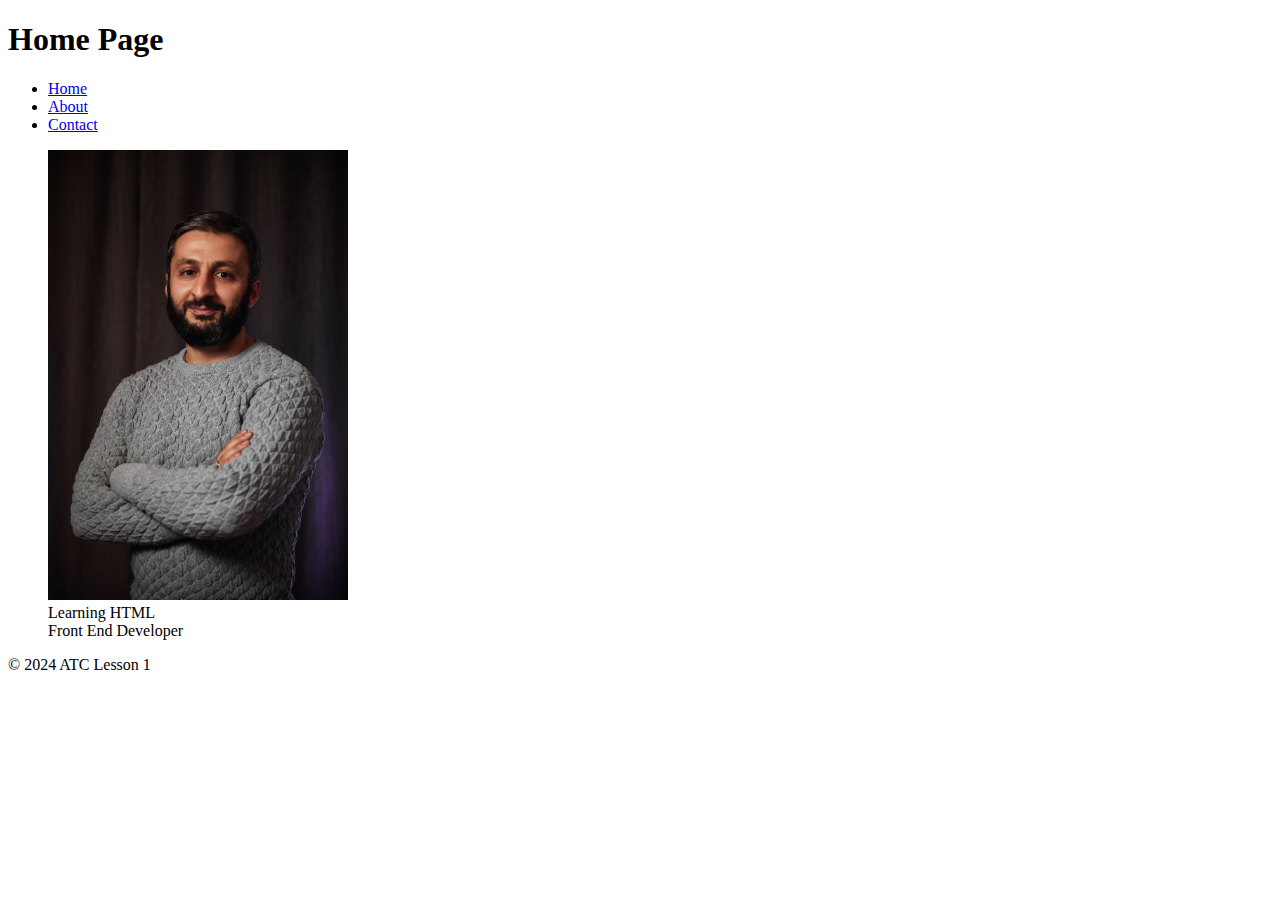
==== index.html @ 256059f7 "add new block" ====
<!DOCTYPE html>
<html lang="en">
    <head>
        <meta charset="UTF-8">
        <meta name="viewport" content="width=device-width, initial-scale=1.0">
        <title>ATC Lesson 1</title>
    </head>
    <body>
        <header>
            <h1>Home Page</h1>
        </header>

        <nav>
            <ul>
                <li><a href="index.html">Home</a></li>
                <li><a href="about.html">About</a></li>
                <li><a href="contact.html">Contact</a></li>
            </ul>
        </nav>

        <main>
            <figure>
                <img width="300" src="./images/photo.jpeg" alt="Descriptive text of the photo">
                <figcaption>Learning HTML</figcaption>
                <figcaption>Front End Developer</figcaption>
            </figure>
        </main>

        <footer>
            <p>&copy; 2024 ATC Lesson 1</p>
        </footer>
    </body>
</html>
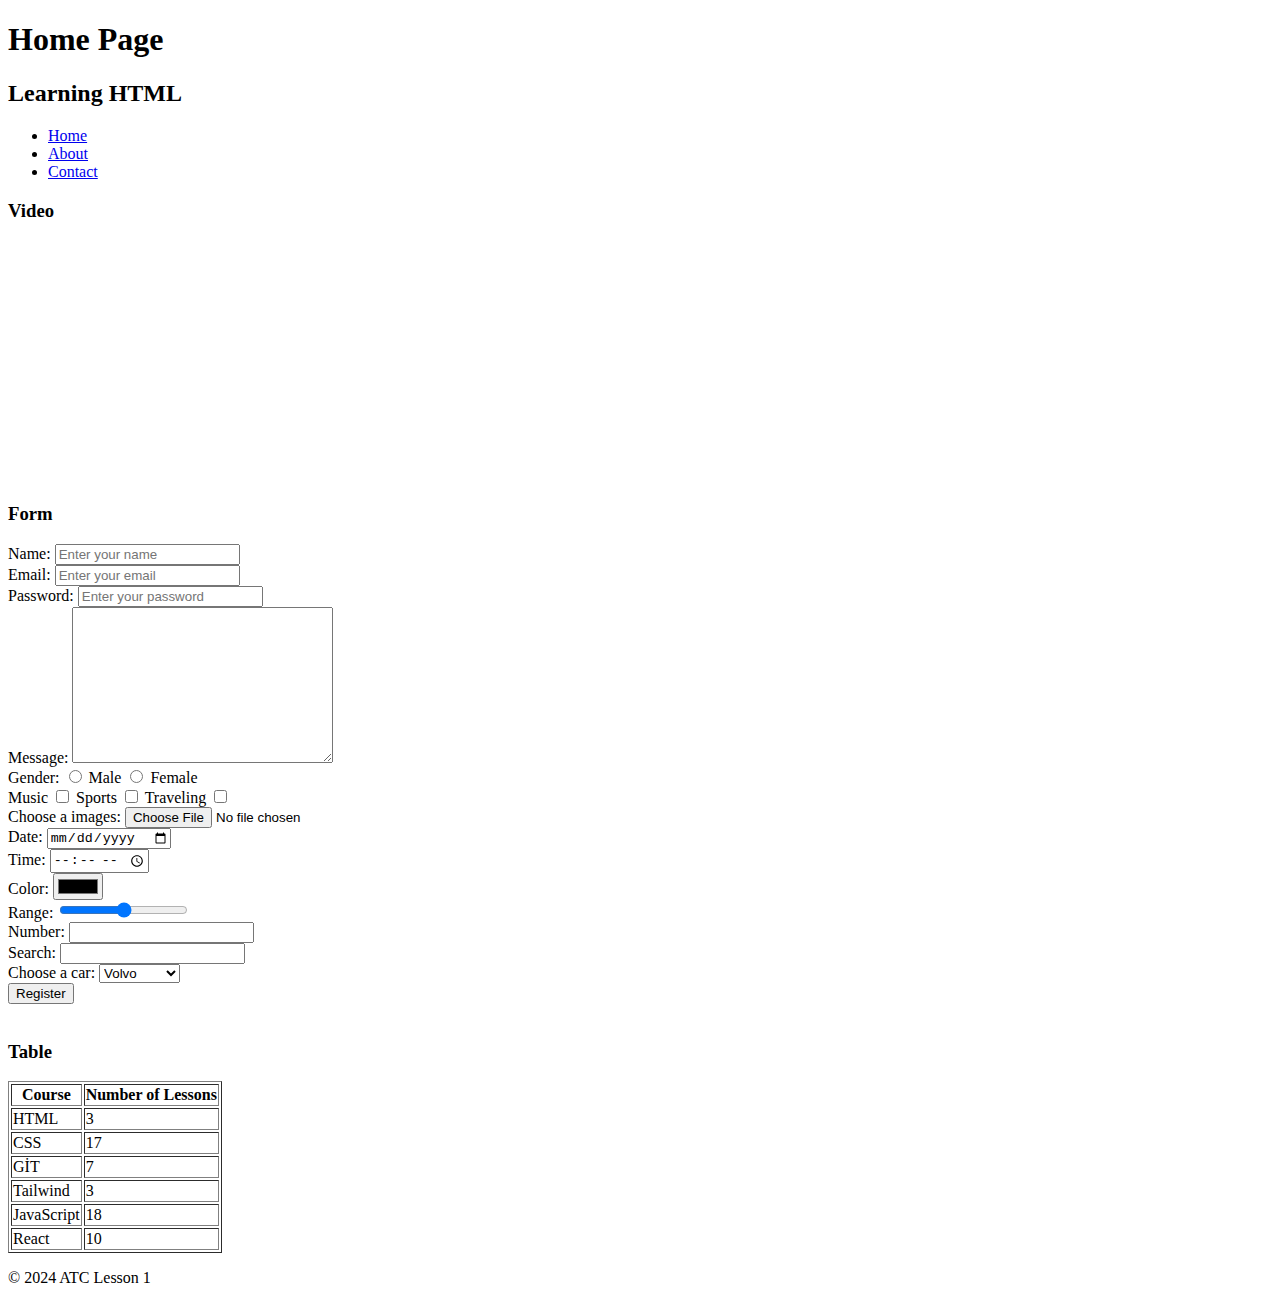
==== commit acba7667: "asd" ====
--- a/index.html
+++ b/index.html
@@ -1,13 +1,14 @@
 <!DOCTYPE html>
 <html lang="en">
     <head>
-        <meta charset="UTF-8">
-        <meta name="viewport" content="width=device-width, initial-scale=1.0">
+        <meta charset="UTF-8" />
+        <meta name="viewport" content="width=device-width, initial-scale=1.0" />
         <title>ATC Lesson 1</title>
     </head>
     <body>
         <header>
             <h1>Home Page</h1>
+            <h2>Learning HTML</h2>
         </header>
 
         <nav>
@@ -19,11 +20,155 @@
         </nav>
 
         <main>
-            <figure>
-                <img width="300" src="./images/photo.jpeg" alt="Descriptive text of the photo">
-                <figcaption>Learning HTML</figcaption>
-                <figcaption>Front End Developer</figcaption>
-            </figure>
+            <h3>Video</h3>
+            <iframe
+                width="427"
+                height="240"
+                src="https://www.youtube.com/embed/wi8yJdKO1j0"
+                title="Developer vs Tester"
+                frameborder="0"
+                allow="accelerometer; autoplay; clipboard-write; encrypted-media; gyroscope; picture-in-picture; web-share"
+                referrerpolicy="strict-origin-when-cross-origin"
+                allowfullscreen
+            ></iframe>
+
+            <h3>Form</h3>
+            <form action="http://google.com">
+                <label for="name">Name:</label>
+                <input
+                    type="text"
+                    name="name"
+                    id="name"
+                    placeholder="Enter your name"
+                    required
+                />
+                <br />
+                <label for="email">Email:</label>
+                <input
+                    type="email"
+                    name="email"
+                    id="email"
+                    placeholder="Enter your email"
+                    required
+                />
+                <br />
+                <label for="password">Password:</label>
+                <input
+                    type="password"
+                    name="password"
+                    id="password"
+                    placeholder="Enter your password"
+                    required
+                />
+                <br />
+                <label for="message">Message:</label>
+                <textarea name="message" cols="30" rows="10" id=""></textarea>
+                <br />
+                <label for="gender">Gender:</label>
+                <input type="radio" name="gender" id="male" />
+                <label for="male">Male</label>
+                <input type="radio" name="gender" id="female" />
+                <label for="female">Female</label>
+                <br />
+                <label for="hobby_music">Music</label>
+                <input
+                    type="checkbox"
+                    name="hobby[]"
+                    id="hobby_music"
+                    value="Music"
+                />
+                <label for="hobby_sports">Sports</label>
+                <input
+                    type="checkbox"
+                    name="hobby[]"
+                    id="hobby_sports"
+                    value="Sports"
+                />
+                <label for="hobby_traveling">Traveling</label>
+                <input
+                    type="checkbox"
+                    name="hobby[]"
+                    id="hobby_traveling"
+                    value="Traveling"
+                />
+                <br />
+
+                <label for="images">Choose a images:</label>
+                <input type="file" name="images" id="" />
+                <br />
+
+                <label for="date">Date:</label>
+                <input type="date" name="date" id="" />
+                <br />
+
+                <label for="time">Time:</label>
+                <input type="time" name="time" id="" />
+                <br />
+
+                <label for="color">Color:</label>
+                <input type="color" name="color" id="color" />
+                <br />
+
+                <label for="range">Range:</label>
+                <input type="range" name="range" id="range" />
+                <br />
+
+                <label for="number">Number:</label>
+                <input type="number" name="number" id="number" />
+                <br />
+
+                <label for="search">Search:</label>
+                <input type="search" name="search" id="search" />
+                <br />
+                <label for="cars">Choose a car:</label>
+                <select name="cars" id="">
+                    <option value="volvo">Volvo</option>
+                    <option value="saab">Saab</option>
+                    <option value="mercedes">Mercedes</option>
+                    <option value="audi">Audi</option>
+                </select>
+                <br />
+                <button type="submit">Register</button>
+            </form>
+
+            <br />
+
+            <h3>Table</h3>
+
+            <table border="1">
+                <thead>
+                    <tr>
+                        <th>Course</th>
+                        <th>Number of Lessons</th>
+                    </tr>
+                </thead>
+                <tbody>
+                    <tr>
+                        <td>HTML</td>
+                        <td>3</td>
+                    </tr>
+                    <tr>
+                        <td>CSS</td>
+                        <td>17</td>
+                    </tr>
+                    <tr>
+                        <td>GİT</td>
+                        <td>7</td>
+                    </tr>
+                    <tr>
+                        <td>Tailwind</td>
+                        <td>3</td>
+                    </tr>
+                    <tr>
+                        <td>JavaScript</td>
+                        <td>18</td>
+                    </tr>
+                    <tr>
+                        <td>React</td>
+                        <td>10</td>
+                    </tr>
+                </tbody>
+            </table>
         </main>
 
         <footer>
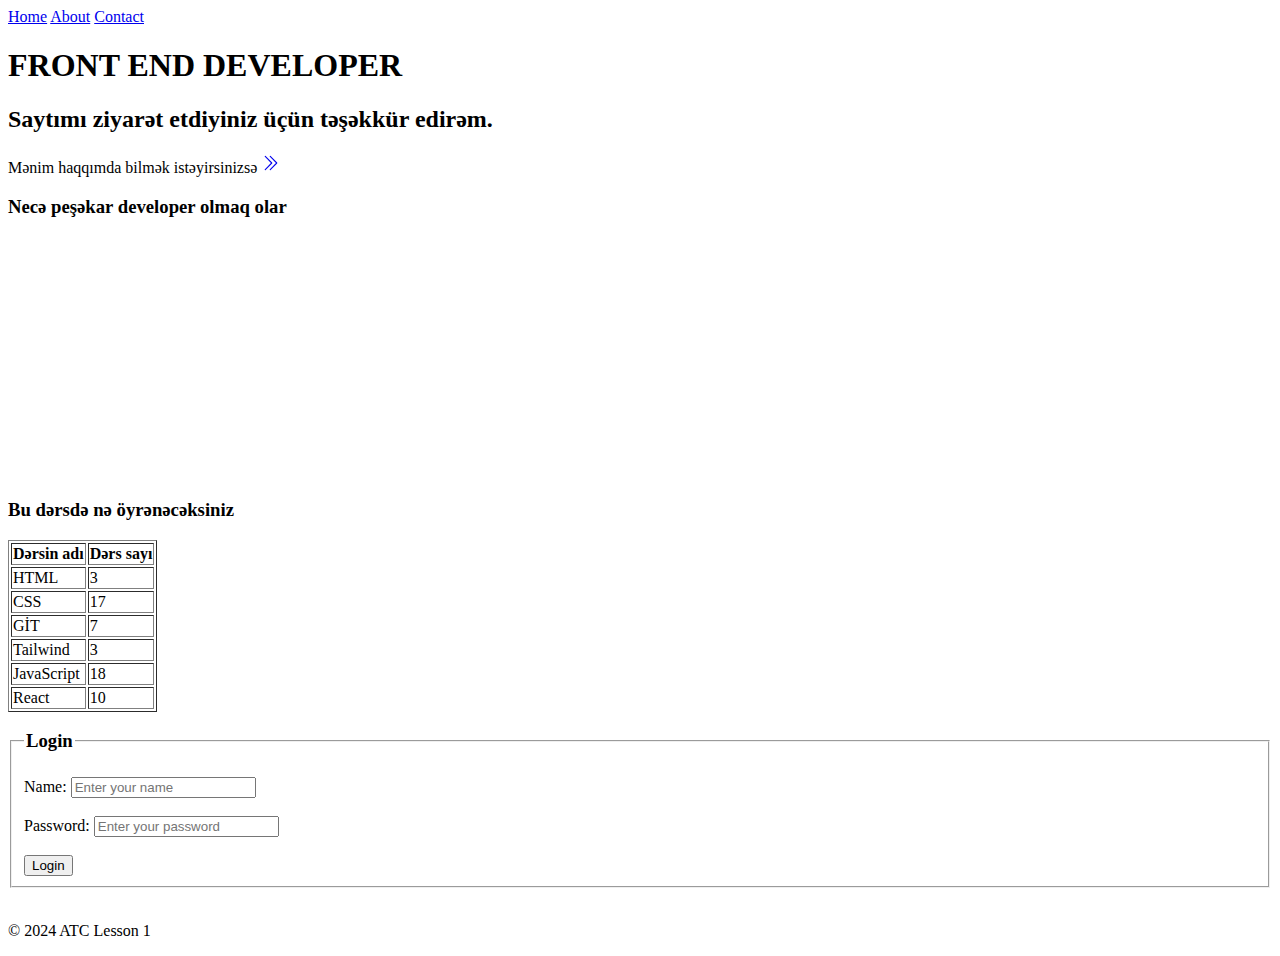
==== commit 1b01c396: "sdf" ====
--- a/index.html
+++ b/index.html
@@ -6,21 +6,35 @@
         <title>ATC Lesson 1</title>
     </head>
     <body>
-        <header>
-            <h1>Home Page</h1>
-            <h2>Learning HTML</h2>
-        </header>
-
         <nav>
-            <ul>
-                <li><a href="index.html">Home</a></li>
-                <li><a href="about.html">About</a></li>
-                <li><a href="contact.html">Contact</a></li>
-            </ul>
+            <a href="index.html">Home</a>
+            <a href="about.html">About</a>
+            <a href="contact.html">Contact</a>
         </nav>
 
+        <header>
+            <h1>FRONT END DEVELOPER</h1>
+        </header>
+        <h2>Saytımı ziyarət etdiyiniz üçün təşəkkür edirəm.</h2>
+
+        <p>
+            Mənim haqqımda bilmək istəyirsinizsə
+            <a href="about.html"
+                ><svg
+                    xmlns="http://www.w3.org/2000/svg"
+                    width="20"
+                    height="20"
+                    viewBox="0 0 1024 1024"
+                >
+                    <path
+                        fill="currentColor"
+                        d="M452.864 149.312a29.12 29.12 0 0 1 41.728.064L826.24 489.664a32 32 0 0 1 0 44.672L494.592 874.624a29.12 29.12 0 0 1-41.728 0a30.59 30.59 0 0 1 0-42.752L764.736 512L452.864 192a30.59 30.59 0 0 1 0-42.688m-256 0a29.12 29.12 0 0 1 41.728.064L570.24 489.664a32 32 0 0 1 0 44.672L238.592 874.624a29.12 29.12 0 0 1-41.728 0a30.59 30.59 0 0 1 0-42.752L508.736 512L196.864 192a30.59 30.59 0 0 1 0-42.688"
+                    /></svg
+            ></a>
+        </p>
+
         <main>
-            <h3>Video</h3>
+            <h3>Necə peşəkar developer olmaq olar</h3>
             <iframe
                 width="427"
                 height="240"
@@ -32,114 +46,13 @@
                 allowfullscreen
             ></iframe>
 
-            <h3>Form</h3>
-            <form action="http://google.com">
-                <label for="name">Name:</label>
-                <input
-                    type="text"
-                    name="name"
-                    id="name"
-                    placeholder="Enter your name"
-                    required
-                />
-                <br />
-                <label for="email">Email:</label>
-                <input
-                    type="email"
-                    name="email"
-                    id="email"
-                    placeholder="Enter your email"
-                    required
-                />
-                <br />
-                <label for="password">Password:</label>
-                <input
-                    type="password"
-                    name="password"
-                    id="password"
-                    placeholder="Enter your password"
-                    required
-                />
-                <br />
-                <label for="message">Message:</label>
-                <textarea name="message" cols="30" rows="10" id=""></textarea>
-                <br />
-                <label for="gender">Gender:</label>
-                <input type="radio" name="gender" id="male" />
-                <label for="male">Male</label>
-                <input type="radio" name="gender" id="female" />
-                <label for="female">Female</label>
-                <br />
-                <label for="hobby_music">Music</label>
-                <input
-                    type="checkbox"
-                    name="hobby[]"
-                    id="hobby_music"
-                    value="Music"
-                />
-                <label for="hobby_sports">Sports</label>
-                <input
-                    type="checkbox"
-                    name="hobby[]"
-                    id="hobby_sports"
-                    value="Sports"
-                />
-                <label for="hobby_traveling">Traveling</label>
-                <input
-                    type="checkbox"
-                    name="hobby[]"
-                    id="hobby_traveling"
-                    value="Traveling"
-                />
-                <br />
-
-                <label for="images">Choose a images:</label>
-                <input type="file" name="images" id="" />
-                <br />
-
-                <label for="date">Date:</label>
-                <input type="date" name="date" id="" />
-                <br />
-
-                <label for="time">Time:</label>
-                <input type="time" name="time" id="" />
-                <br />
-
-                <label for="color">Color:</label>
-                <input type="color" name="color" id="color" />
-                <br />
-
-                <label for="range">Range:</label>
-                <input type="range" name="range" id="range" />
-                <br />
-
-                <label for="number">Number:</label>
-                <input type="number" name="number" id="number" />
-                <br />
-
-                <label for="search">Search:</label>
-                <input type="search" name="search" id="search" />
-                <br />
-                <label for="cars">Choose a car:</label>
-                <select name="cars" id="">
-                    <option value="volvo">Volvo</option>
-                    <option value="saab">Saab</option>
-                    <option value="mercedes">Mercedes</option>
-                    <option value="audi">Audi</option>
-                </select>
-                <br />
-                <button type="submit">Register</button>
-            </form>
-
-            <br />
-
-            <h3>Table</h3>
+            <h3>Bu dərsdə nə öyrənəcəksiniz</h3>
 
             <table border="1">
                 <thead>
                     <tr>
-                        <th>Course</th>
-                        <th>Number of Lessons</th>
+                        <th>Dərsin adı</th>
+                        <th>Dərs sayı</th>
                     </tr>
                 </thead>
                 <tbody>
@@ -169,6 +82,37 @@
                     </tr>
                 </tbody>
             </table>
+
+            <fieldset>
+                <legend><h3>Login</h3></legend>
+                <form action="">
+                    <label for="name">Name:</label>
+                    <input
+                        type="text"
+                        name="name"
+                        id="name"
+                        placeholder="Enter your name"
+                        required
+                    />
+                    <br />
+                    <br />
+                    <label for="password">Password:</label>
+                    <input
+                        type="password"
+                        name="password"
+                        id="password"
+                        placeholder="Enter your password"
+                        required
+                    />
+                    <br />
+                    <br />
+
+                    <button type="submit">Login</button>
+                    <br />
+                </form>
+            </fieldset>
+
+            <br />
         </main>
 
         <footer>
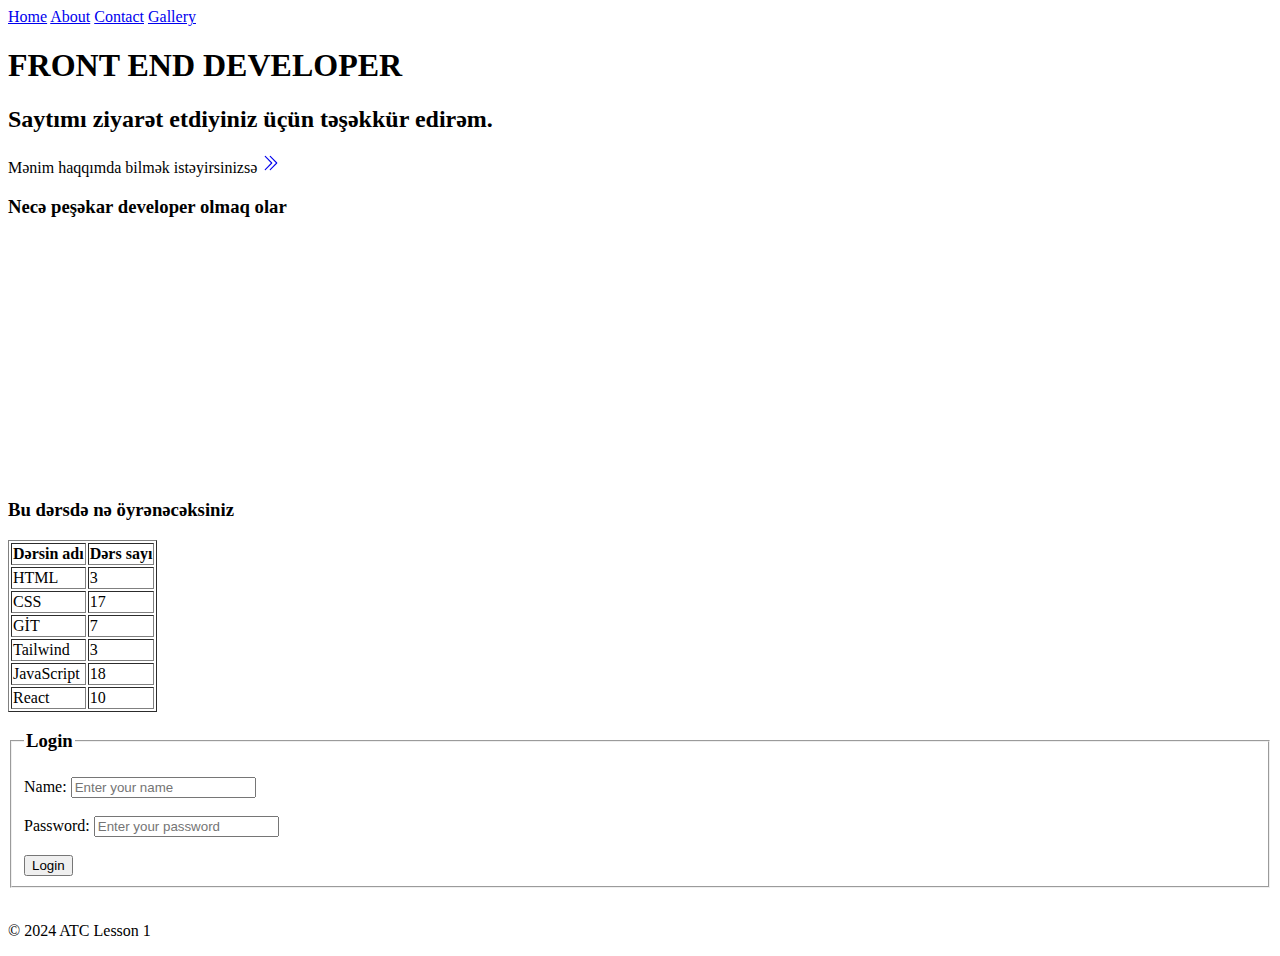
==== commit edfa1167: "gallery" ====
--- a/index.html
+++ b/index.html
@@ -10,6 +10,7 @@
             <a href="index.html">Home</a>
             <a href="about.html">About</a>
             <a href="contact.html">Contact</a>
+            <a href="gallery.html">Gallery</a>
         </nav>
 
         <header>
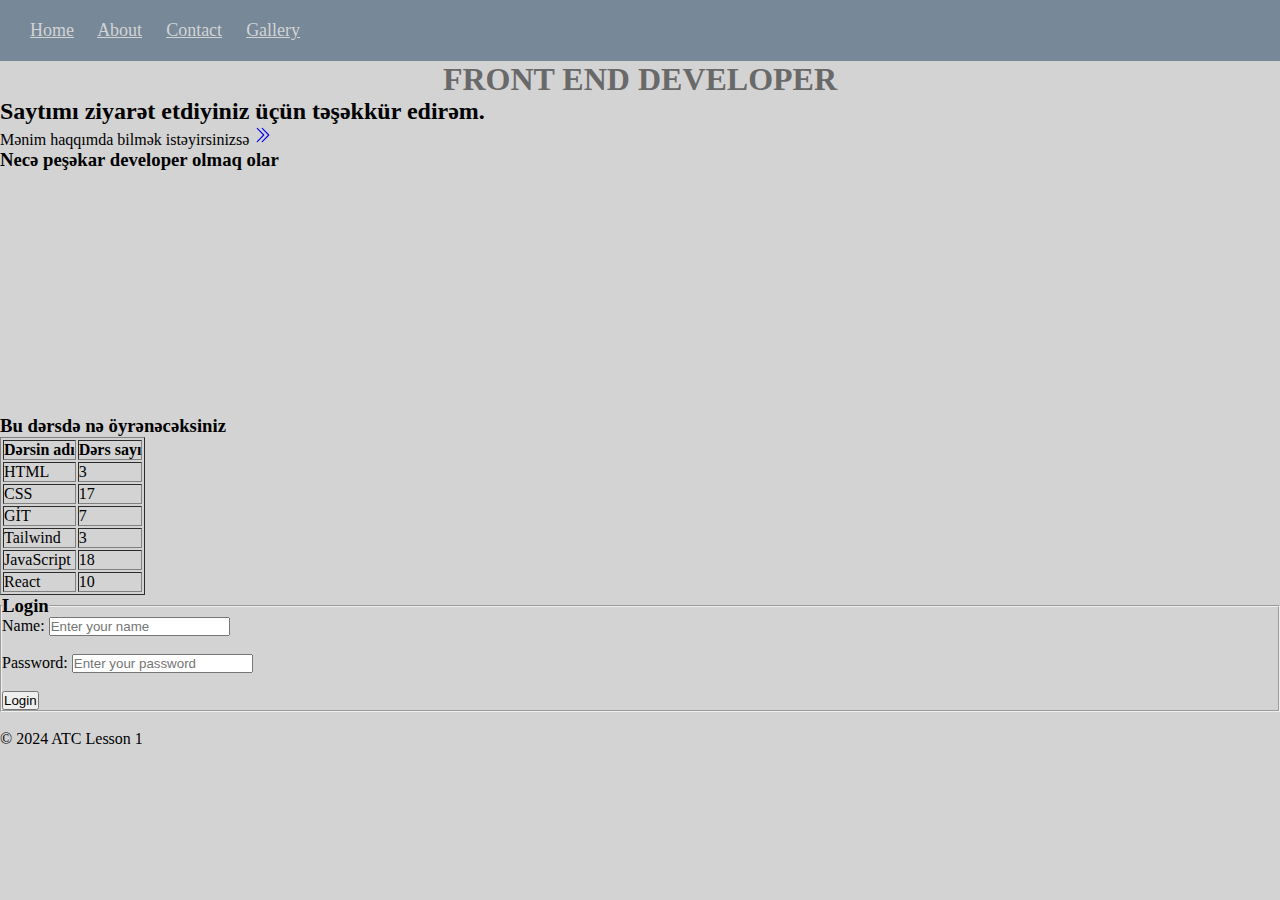
==== commit 78c137bc: "sdf" ====
--- a/index.html
+++ b/index.html
@@ -4,6 +4,7 @@
         <meta charset="UTF-8" />
         <meta name="viewport" content="width=device-width, initial-scale=1.0" />
         <title>ATC Lesson 1</title>
+        <link rel="stylesheet" href="styles.css">
     </head>
     <body>
         <nav>
--- a/styles.css
+++ b/styles.css
@@ -0,0 +1,41 @@
+* {
+    margin: 0;
+    padding: 0;
+}
+
+body {
+    background-color:#D3D3D3;
+}
+nav {
+    padding: 20px;
+    background-color: #778899;
+}
+nav a {
+    padding: 20px 10px;
+    font-size: large;
+    color: #D3D3D3;
+}
+
+h1 {
+    text-align: center;
+    font-size: 2em;
+    color: #696969;
+}
+
+.gallery {
+    display: inline-block;
+    width: 100%;
+}
+
+.img-container {
+    display: inline-block;
+    margin: 10px;
+    padding: 10px;
+    border: 1px solid #C0C0C0;
+    background-color:  #DCDCDC;
+}
+
+img {
+    width: 200px;
+    height: 200px;
+}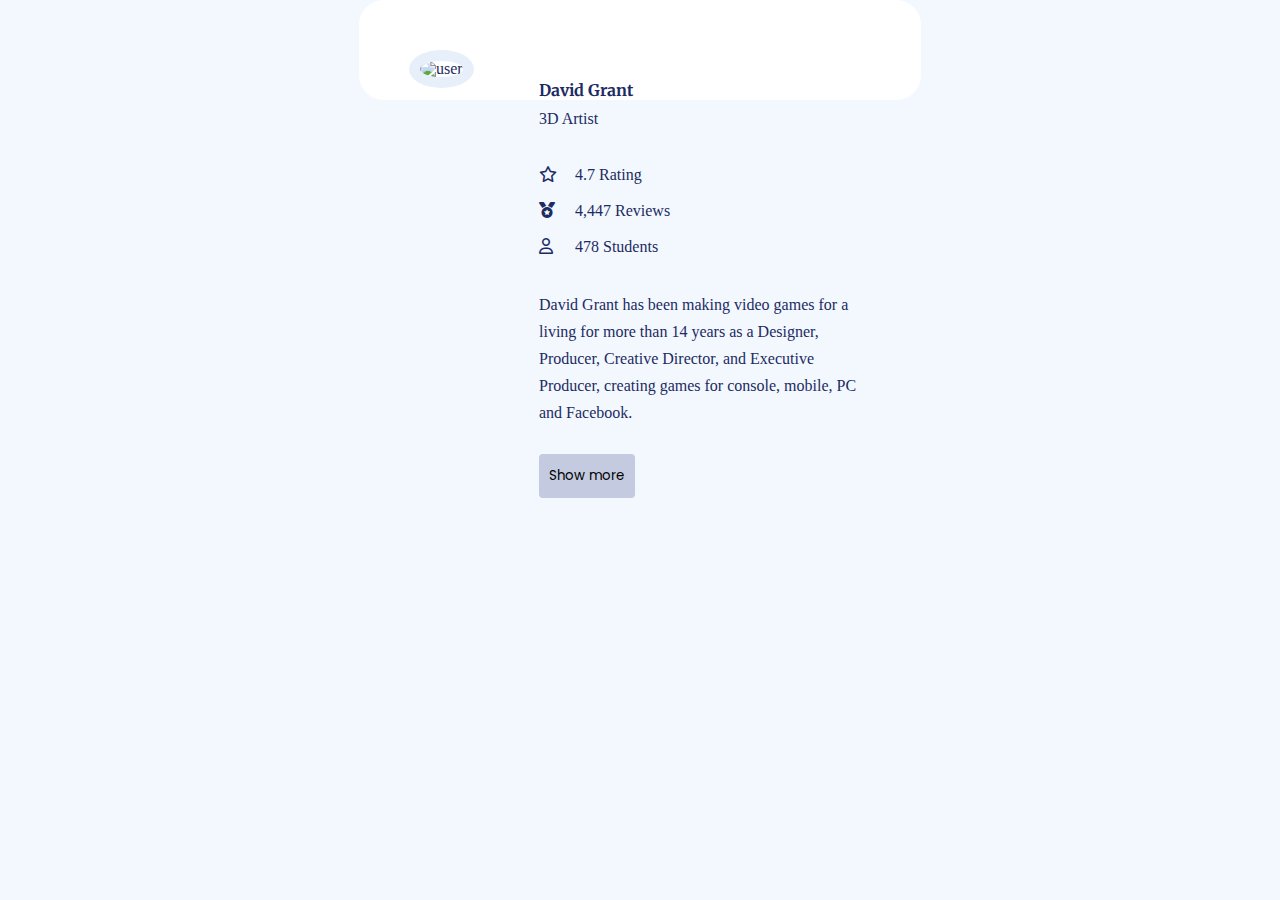
==== commit f80c38f6: "create first figma desining" ====
--- a/index.html
+++ b/index.html
@@ -3,122 +3,53 @@
     <head>
         <meta charset="UTF-8" />
         <meta name="viewport" content="width=device-width, initial-scale=1.0" />
-        <title>ATC Lesson 1</title>
-        <link rel="stylesheet" href="styles.css">
+        <link rel="stylesheet" href="./assets/css/style.css" />
+        <title>Document</title>
     </head>
     <body>
-        <nav>
-            <a href="index.html">Home</a>
-            <a href="about.html">About</a>
-            <a href="contact.html">Contact</a>
-            <a href="gallery.html">Gallery</a>
-        </nav>
+        <div class="cart-container">
+            <div class="cart">
+                <div class="left">
+                    <div class="img-container">
+                        <img
+                            src="https://images.unsplash.com/photo-1611608822650-925c227ef4d2?q=80&w=1935&auto=format&fit=crop&ixlib=rb-4.0.3&ixid=M3wxMjA3fDB8MHxwaG90by1wYWdlfHx8fGVufDB8fHx8fA%3D%3D"
+                            alt="user"
+                        />
+                    </div>
+                </div>
 
-        <header>
-            <h1>FRONT END DEVELOPER</h1>
-        </header>
-        <h2>Saytımı ziyarət etdiyiniz üçün təşəkkür edirəm.</h2>
+                <div class="right">
+                    <div class="top">
+                        <div class="name">David Grant</div>
+                        <div class="role">3D Artist</div>
+                    </div>
+                    <div class="icons-container">
+                        <div class="row">
+                            <span><i class="fa-regular fa-star"></i></span>
+                            <span>4.7 Rating</span>
+                        </div>
+                        <div class="row">
+                            <span><i class="fa-solid fa-medal"></i></span>
+                            <span>4,447 Reviews</span>
+                        </div>
+                        <div class="row">
+                            <span><i class="fa-regular fa-user"></i></span>
+                            <span>478 Students</span>
+                        </div>
+                    </div>
+                    <div class="description">
+                        David Grant has been making video games for a living for
+                        more than 14 years as a Designer, Producer, Creative
+                        Director, and Executive Producer, creating games for
+                        console, mobile, PC and Facebook.
+                    </div>
+                    <div class="bottom">
+                        <button class="btn">Show more</button>
+                    </div>
 
-        <p>
-            Mənim haqqımda bilmək istəyirsinizsə
-            <a href="about.html"
-                ><svg
-                    xmlns="http://www.w3.org/2000/svg"
-                    width="20"
-                    height="20"
-                    viewBox="0 0 1024 1024"
-                >
-                    <path
-                        fill="currentColor"
-                        d="M452.864 149.312a29.12 29.12 0 0 1 41.728.064L826.24 489.664a32 32 0 0 1 0 44.672L494.592 874.624a29.12 29.12 0 0 1-41.728 0a30.59 30.59 0 0 1 0-42.752L764.736 512L452.864 192a30.59 30.59 0 0 1 0-42.688m-256 0a29.12 29.12 0 0 1 41.728.064L570.24 489.664a32 32 0 0 1 0 44.672L238.592 874.624a29.12 29.12 0 0 1-41.728 0a30.59 30.59 0 0 1 0-42.752L508.736 512L196.864 192a30.59 30.59 0 0 1 0-42.688"
-                    /></svg
-            ></a>
-        </p>
-
-        <main>
-            <h3>Necə peşəkar developer olmaq olar</h3>
-            <iframe
-                width="427"
-                height="240"
-                src="https://www.youtube.com/embed/wi8yJdKO1j0"
-                title="Developer vs Tester"
-                frameborder="0"
-                allow="accelerometer; autoplay; clipboard-write; encrypted-media; gyroscope; picture-in-picture; web-share"
-                referrerpolicy="strict-origin-when-cross-origin"
-                allowfullscreen
-            ></iframe>
-
-            <h3>Bu dərsdə nə öyrənəcəksiniz</h3>
-
-            <table border="1">
-                <thead>
-                    <tr>
-                        <th>Dərsin adı</th>
-                        <th>Dərs sayı</th>
-                    </tr>
-                </thead>
-                <tbody>
-                    <tr>
-                        <td>HTML</td>
-                        <td>3</td>
-                    </tr>
-                    <tr>
-                        <td>CSS</td>
-                        <td>17</td>
-                    </tr>
-                    <tr>
-                        <td>GİT</td>
-                        <td>7</td>
-                    </tr>
-                    <tr>
-                        <td>Tailwind</td>
-                        <td>3</td>
-                    </tr>
-                    <tr>
-                        <td>JavaScript</td>
-                        <td>18</td>
-                    </tr>
-                    <tr>
-                        <td>React</td>
-                        <td>10</td>
-                    </tr>
-                </tbody>
-            </table>
-
-            <fieldset>
-                <legend><h3>Login</h3></legend>
-                <form action="">
-                    <label for="name">Name:</label>
-                    <input
-                        type="text"
-                        name="name"
-                        id="name"
-                        placeholder="Enter your name"
-                        required
-                    />
-                    <br />
-                    <br />
-                    <label for="password">Password:</label>
-                    <input
-                        type="password"
-                        name="password"
-                        id="password"
-                        placeholder="Enter your password"
-                        required
-                    />
-                    <br />
-                    <br />
-
-                    <button type="submit">Login</button>
-                    <br />
-                </form>
-            </fieldset>
-
-            <br />
-        </main>
-
-        <footer>
-            <p>&copy; 2024 ATC Lesson 1</p>
-        </footer>
+                    <div class="clear"></div>
+                </div>
+            </div>
+        </div>
     </body>
 </html>
--- a/assets/css/style.css
+++ b/assets/css/style.css
@@ -0,0 +1,13 @@
+@import url("https://cdnjs.cloudflare.com/ajax/libs/font-awesome/6.5.2/css/all.min.css");
+@import "./reset.css";
+@import "./main.css";
+@import url("https://fonts.googleapis.com/css2?family=Merriweather:ital,wght@0,300;0,400;0,700;0,900;1,300;1,400;1,700;1,900&family=Nanum+Gothic+Coding&family=Poppins:ital,wght@0,100;0,200;0,300;0,400;0,500;0,600;0,700;0,800;0,900;1,100;1,200;1,300;1,400;1,500;1,600;1,700;1,800;1,900&display=swap");
+@import url("https://fonts.googleapis.com/css2?family=Merriweather:ital,wght@0,300;0,400;0,700;0,900;1,300;1,400;1,700;1,900&family=Nanum+Gothic+Coding&family=Poppins:ital,wght@0,100;0,200;0,300;0,400;0,500;0,600;0,700;0,800;0,900;1,100;1,200;1,300;1,400;1,500;1,600;1,700;1,800;1,900&display=swap");
+
+* {
+    font-family: "Poppins", sans-serif;
+}
+body {
+    background-color: #f3f8fe;
+    color: #1c2b62;
+}
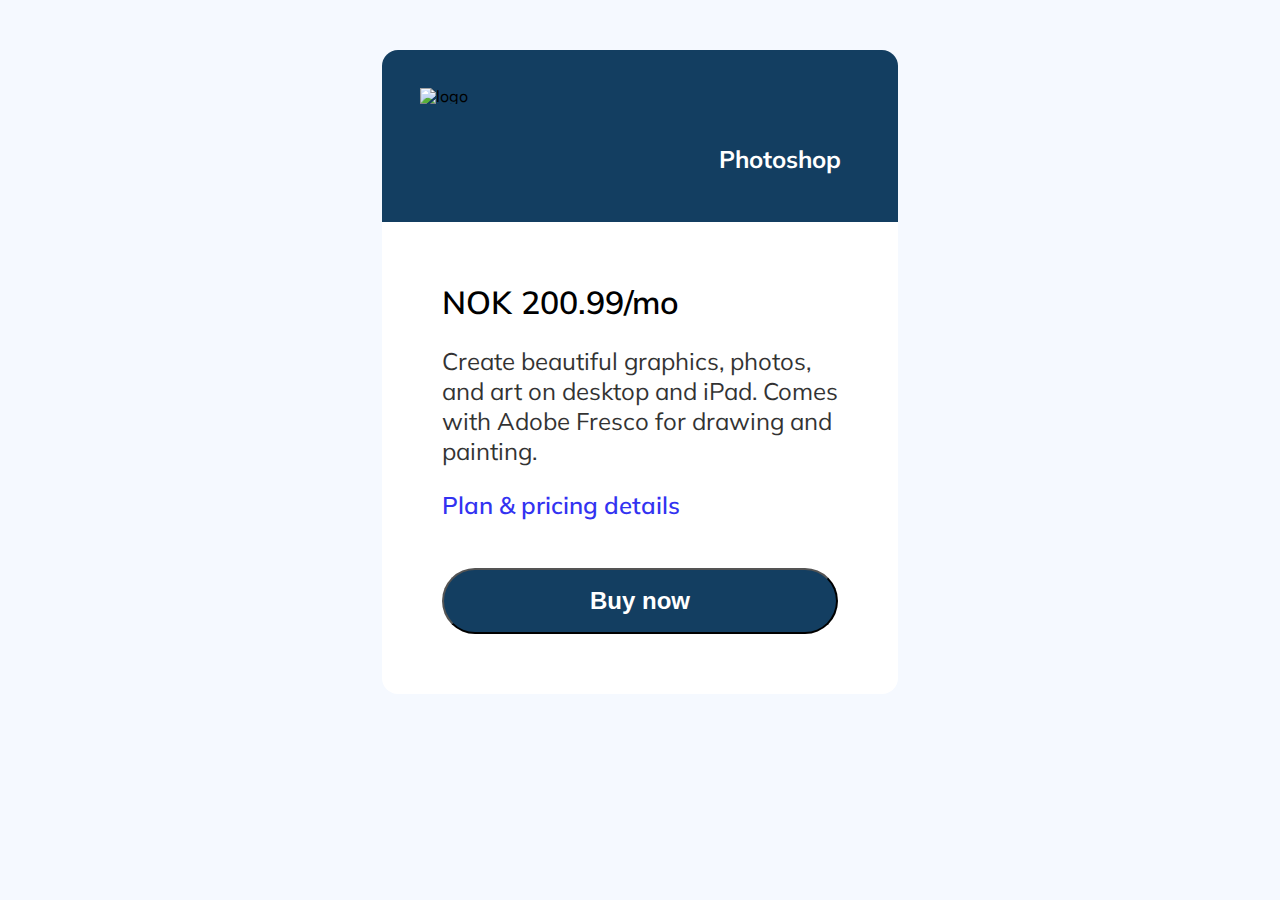
==== commit 777af819: "adf" ====
--- a/index.html
+++ b/index.html
@@ -4,50 +4,32 @@
         <meta charset="UTF-8" />
         <meta name="viewport" content="width=device-width, initial-scale=1.0" />
         <link rel="stylesheet" href="./assets/css/style.css" />
-        <title>Document</title>
+        <title>Lesson 2</title>
     </head>
     <body>
-        <div class="cart-container">
-            <div class="cart">
+        <div class="cart">
+            <div class="header boxclear">
                 <div class="left">
-                    <div class="img-container">
-                        <img
-                            src="https://images.unsplash.com/photo-1611608822650-925c227ef4d2?q=80&w=1935&auto=format&fit=crop&ixlib=rb-4.0.3&ixid=M3wxMjA3fDB8MHxwaG90by1wYWdlfHx8fGVufDB8fHx8fA%3D%3D"
-                            alt="user"
-                        />
+                    <div class="logo">
+                        <img src="https://s3-alpha-sig.figma.com/img/3b9c/00d4/c93a395cf1839bcd8eddd71399ab8c54?Expires=1718582400&Key-Pair-Id=APKAQ4GOSFWCVNEHN3O4&Signature=XgF-RKhQq-371taB60ogM983GWkOkkOU7iDqNrJxmYygZ9qAa237Cn65Na1pxYM9dYChk-lMJhbcKWy3CZur0IXNwLqeZt-A4WRrzqAiAiRx~6XdO3lNB4WVVcsm92cY-0sIi~TbvAZK4~AyXL7GrfFNEC6h8Z4t6-23wFRFEPb5cdiNQZIaKLMJ2aZXlfhIDi654WtMOel2PFAGxvRGX7tfcxu0A1TeYZl9kSN24X0-IFeWO4bVBh2fDQ15wV3kjoL1pzH~tYj6BM3HHIwuH-oLyXYKGfwlfjmp2dhQzpn6~yJUE4XlNWRKbnmCmLLbzugBHigBXacqt5Xf~iZ3mQ__" alt="logo" />
                     </div>
                 </div>
-
-                <div class="right">
-                    <div class="top">
-                        <div class="name">David Grant</div>
-                        <div class="role">3D Artist</div>
-                    </div>
-                    <div class="icons-container">
-                        <div class="row">
-                            <span><i class="fa-regular fa-star"></i></span>
-                            <span>4.7 Rating</span>
-                        </div>
-                        <div class="row">
-                            <span><i class="fa-solid fa-medal"></i></span>
-                            <span>4,447 Reviews</span>
-                        </div>
-                        <div class="row">
-                            <span><i class="fa-regular fa-user"></i></span>
-                            <span>478 Students</span>
-                        </div>
-                    </div>
-                    <div class="description">
-                        David Grant has been making video games for a living for
-                        more than 14 years as a Designer, Producer, Creative
-                        Director, and Executive Producer, creating games for
-                        console, mobile, PC and Facebook.
-                    </div>
-                    <div class="bottom">
-                        <button class="btn">Show more</button>
-                    </div>
-
-                    <div class="clear"></div>
+                <div class="right"><p>Photoshop</p></div>
+            </div>
+            <div class="content">
+                <div class="title">
+                    <h2>NOK 200.99/mo</h2>
+                </div>
+                <div class="text">
+                    <p>
+                        Create beautiful graphics, photos, and art on desktop
+                        and iPad. Comes with Adobe Fresco for drawing and
+                        painting.
+                    </p>
+                </div>
+                <div class="link"><a href="#">Plan & pricing details</a></div>
+                <div class="btn">
+                    <button>Buy now</button>
                 </div>
             </div>
         </div>
--- a/assets/css/style.css
+++ b/assets/css/style.css
@@ -1,13 +1,5 @@
 @import url("https://cdnjs.cloudflare.com/ajax/libs/font-awesome/6.5.2/css/all.min.css");
-@import "./reset.css";
-@import "./main.css";
-@import url("https://fonts.googleapis.com/css2?family=Merriweather:ital,wght@0,300;0,400;0,700;0,900;1,300;1,400;1,700;1,900&family=Nanum+Gothic+Coding&family=Poppins:ital,wght@0,100;0,200;0,300;0,400;0,500;0,600;0,700;0,800;0,900;1,100;1,200;1,300;1,400;1,500;1,600;1,700;1,800;1,900&display=swap");
-@import url("https://fonts.googleapis.com/css2?family=Merriweather:ital,wght@0,300;0,400;0,700;0,900;1,300;1,400;1,700;1,900&family=Nanum+Gothic+Coding&family=Poppins:ital,wght@0,100;0,200;0,300;0,400;0,500;0,600;0,700;0,800;0,900;1,100;1,200;1,300;1,400;1,500;1,600;1,700;1,800;1,900&display=swap");
-
-* {
-    font-family: "Poppins", sans-serif;
-}
-body {
-    background-color: #f3f8fe;
-    color: #1c2b62;
-}
+@import './reset.css';
+@import './font.css';
+@import './helpers.css';
+@import './main.css';
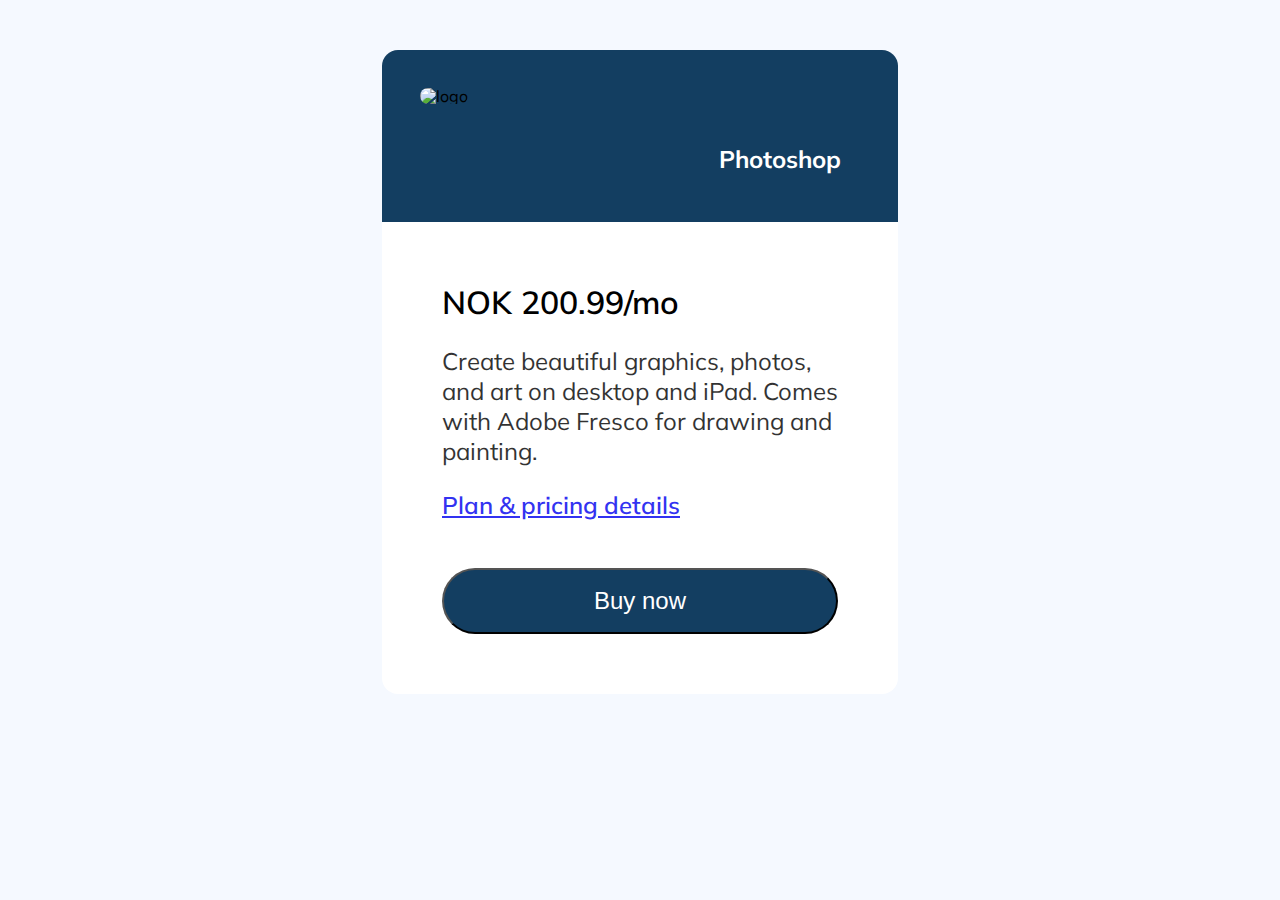
==== commit e4c64442: "asdf" ====
--- a/index.html
+++ b/index.html
@@ -11,7 +11,10 @@
             <div class="header boxclear">
                 <div class="left">
                     <div class="logo">
-                        <img src="https://s3-alpha-sig.figma.com/img/3b9c/00d4/c93a395cf1839bcd8eddd71399ab8c54?Expires=1718582400&Key-Pair-Id=APKAQ4GOSFWCVNEHN3O4&Signature=XgF-RKhQq-371taB60ogM983GWkOkkOU7iDqNrJxmYygZ9qAa237Cn65Na1pxYM9dYChk-lMJhbcKWy3CZur0IXNwLqeZt-A4WRrzqAiAiRx~6XdO3lNB4WVVcsm92cY-0sIi~TbvAZK4~AyXL7GrfFNEC6h8Z4t6-23wFRFEPb5cdiNQZIaKLMJ2aZXlfhIDi654WtMOel2PFAGxvRGX7tfcxu0A1TeYZl9kSN24X0-IFeWO4bVBh2fDQ15wV3kjoL1pzH~tYj6BM3HHIwuH-oLyXYKGfwlfjmp2dhQzpn6~yJUE4XlNWRKbnmCmLLbzugBHigBXacqt5Xf~iZ3mQ__" alt="logo" />
+                        <img
+                            src="https://plus.unsplash.com/premium_photo-1669905375318-87c4050418cd?q=80&w=1887&auto=format&fit=crop&ixlib=rb-4.0.3&ixid=M3wxMjA3fDB8MHxwaG90by1wYWdlfHx8fGVufDB8fHx8fA%3D%3D"
+                            alt="logo"
+                        />
                     </div>
                 </div>
                 <div class="right"><p>Photoshop</p></div>
